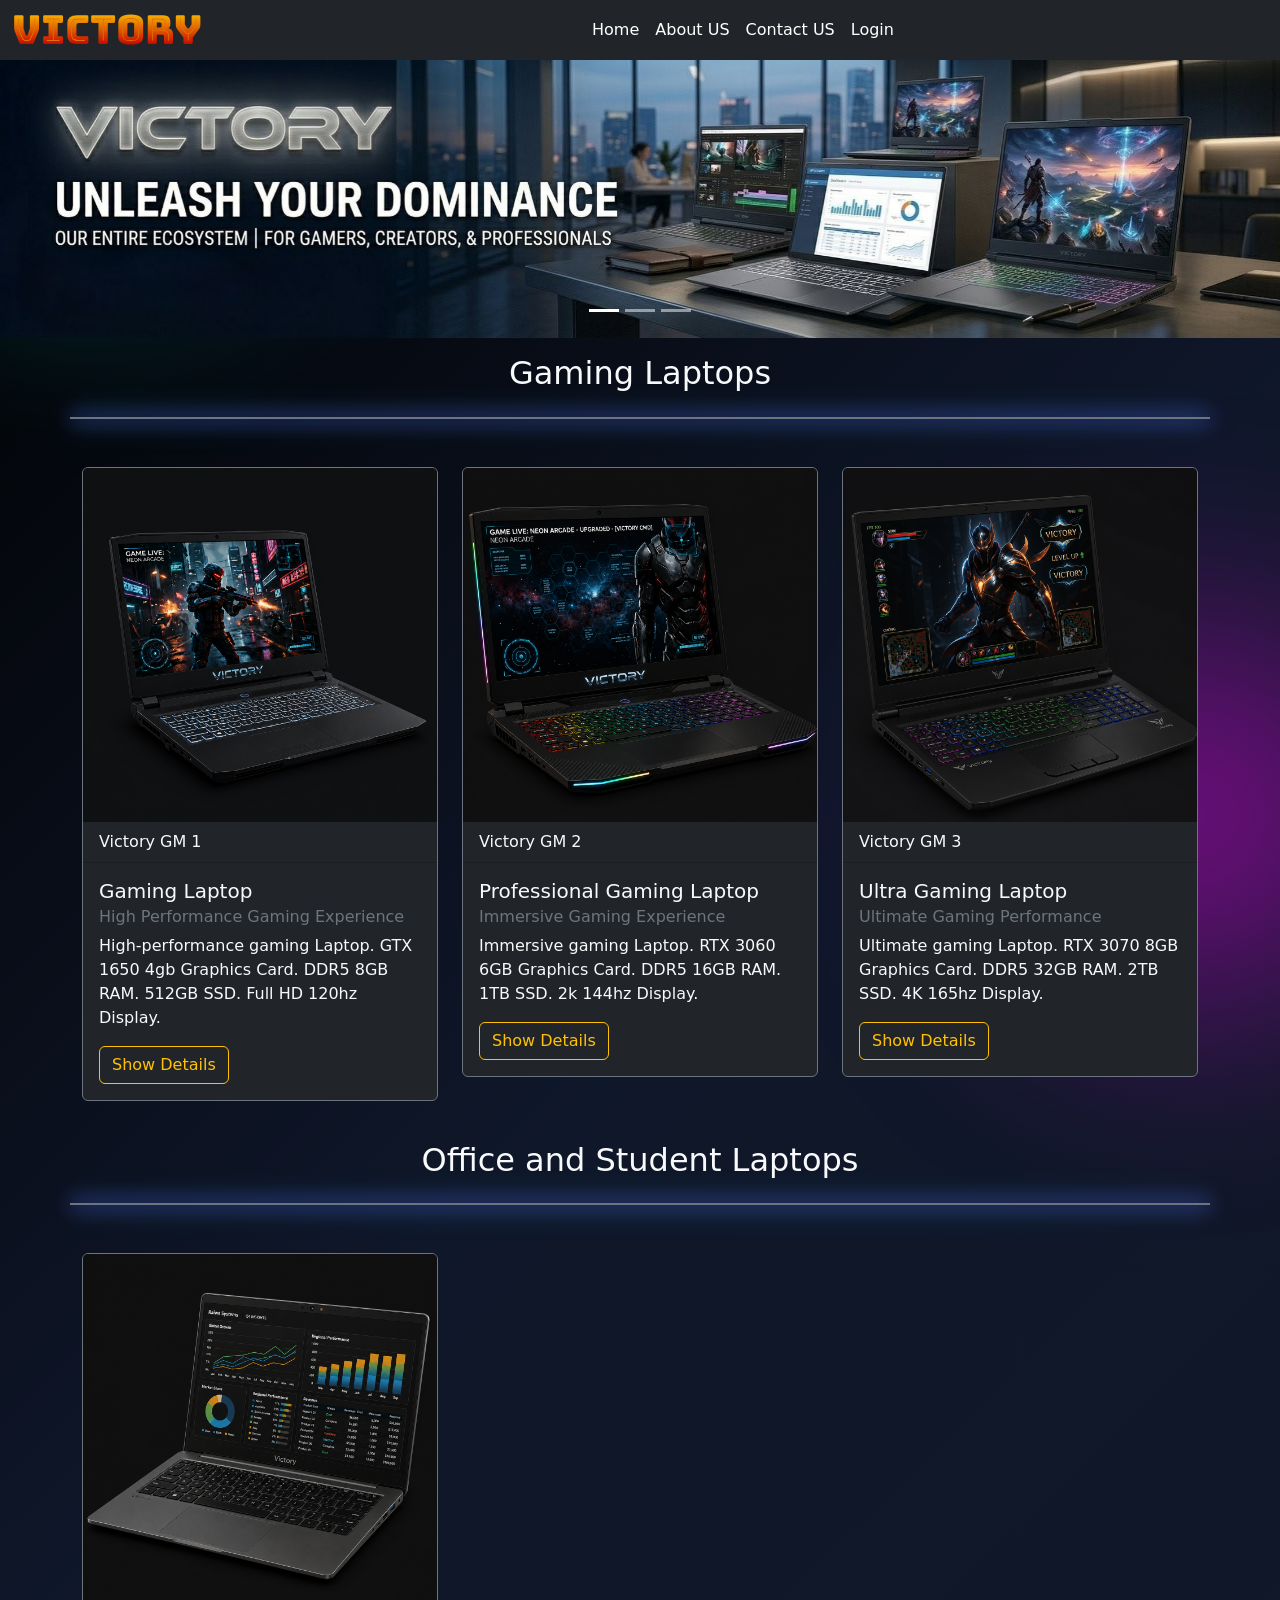
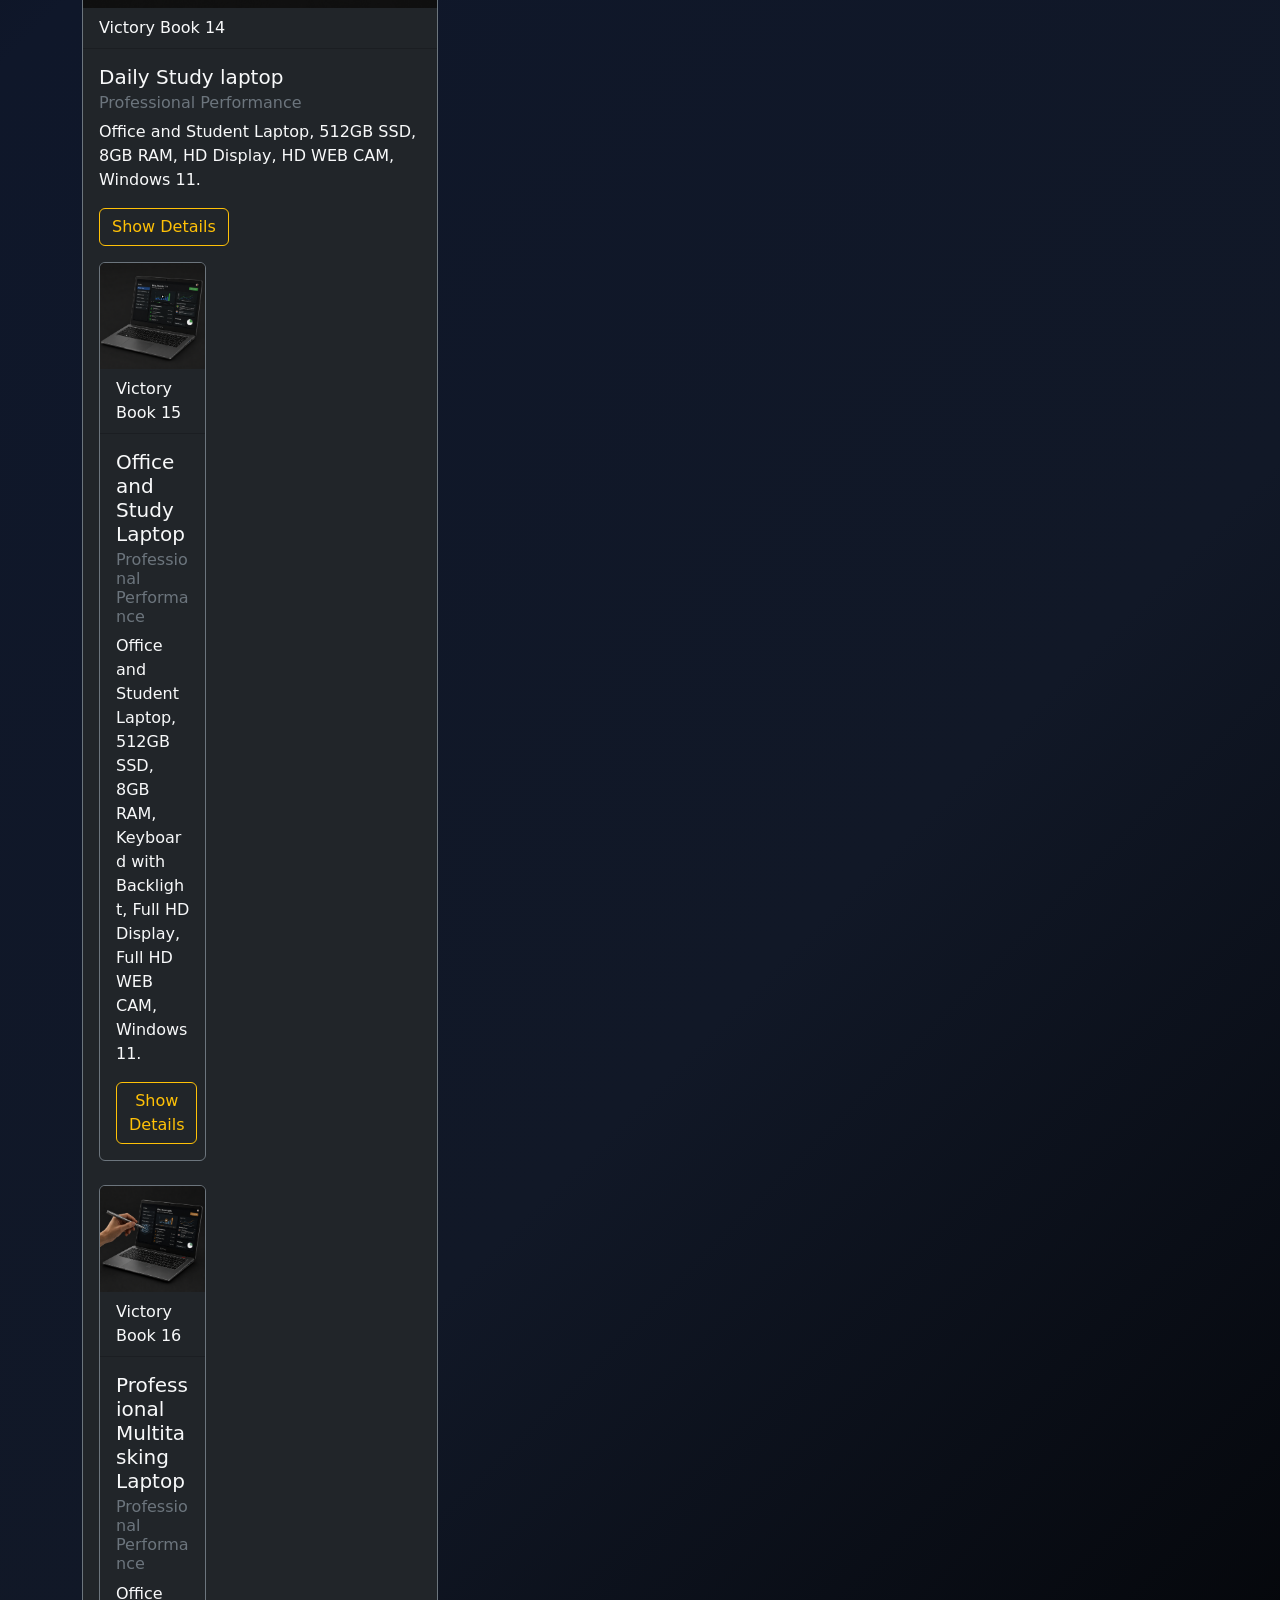
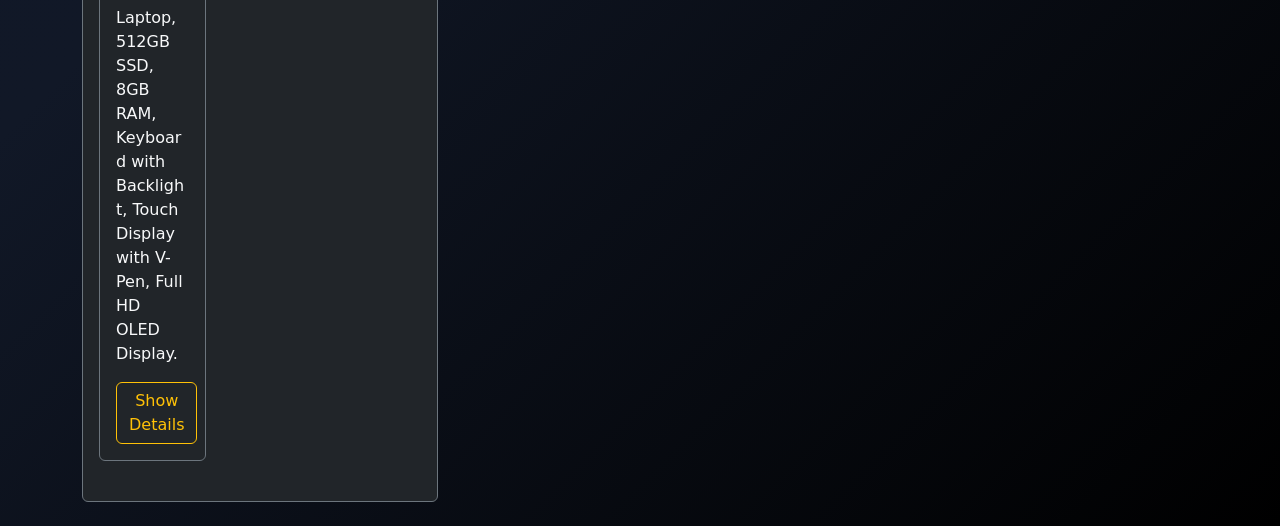
==== index.html @ 83912f1d "Update index.html" ====
<!DOCTYPE html>
<html lang="en">
<head>
    <meta charset="UTF-8">
    <meta name="viewport" content="width=device-width, initial-scale=1.0">
    <title>Victory Laptops</title>
    <link href="https://cdn.jsdelivr.net/npm/bootstrap@5.3.0/dist/css/bootstrap.min.css" rel="stylesheet">
    <script src="https://cdn.jsdelivr.net/npm/bootstrap@5.3.0/dist/js/bootstrap.bundle.min.js"></script>
    <link rel="preconnect" href="https://fonts.googleapis.com">
    <link rel="preconnect" href="https://fonts.gstatic.com" crossorigin>
    <link href="https://fonts.googleapis.com/css2?family=Bungee+Spice&family=Edu+AU+VIC+WA+NT+Guides:wght@400..700&family=Ewert&family=Metamorphous&family=Roboto+Mono:ital,wght@0,100..700;1,100..700&display=swap" rel="stylesheet">
    
    <style>
        .navbar-brand{
            font-size: 2.5rem;
            font-weight: bold;
            font-family: "Bungee Spice", sans-serif;
        }

        .border{
            box-shadow:
                0 0 20px rgb(195, 0, 255),
                0 0 20px rgb(0, 162, 255),
                0 0 30px rgb(0, 255, 242);
        }

        .card {
            transition: all 0.3s ease-in-out;
            border: 1px solid rgba(0, 0, 0, 0.05);
            cursor: pointer;
        }

        .card:hover {
            transform: translateY(-12px);
            box-shadow:
                0 0px 25px rgb(255, 7, 7),
                0 0px 20px rgb(238, 255, 0),
                0 0px 30px rgb(255, 0, 234);
            border: 2px solid #ffc107;
        }

        .card:hover .card-title {
            text-shadow: 0 0 8px rgba(252, 0, 0, 0.986);
        }

        #btn:hover{
            box-shadow: 0 0 15px yellow,
                0 0 10px red,
                0 0 20px rgb(255, 0, 179);
        }

        body{
            background: linear-gradient(
                135deg,
                #000000,
                #0f172a,
                #111827,
                #000000
            );
        }

        /* RGB GLOW */
        body::before{
            content: "";
            position: fixed;
            width: 350px;
            height: 350px;
            background: cyan;
            border-radius: 50%;
            filter: blur(120px);
            top: -120px;
            left: -90px;
            opacity: 0.5;
            animation: glowMove 6s infinite alternate;
        }

        body::after{
            content: "";
            position: fixed;
            width: 350px;
            height: 350px;
            background: #ff00ff;
            border-radius: 50%;
            filter: blur(120px);
            bottom: -90px;
            right: -90px;
            opacity: 0.5;
            animation: glowMove 8s infinite alternate;
            z-index: -1;
        }
    </style>
</head>
<body class="bg-dark text-light">
    <nav class="navbar navbar-expand-lg navbar-dark bg-dark py-0">
        <div class="container-fluid">
            <a class="navbar-brand py-0" href="victory.html">Victory</a>
            
            <button type="button" class="navbar-toggler ms-auto" data-bs-toggle="collapse" data-bs-target="#navbarNav">
                <span class="navbar-toggler-icon"></span>
            </button>
            
            <div class="collapse navbar-collapse" id="navbarNav">
                <ul class="navbar-nav mx-auto">
                    <li class="nav-item">
                        <a href="index.html" class="nav-link active">Home</a>
                    </li>
                    <li class="nav-item">
                        <a href="pages/about.html" class="nav-link active">About US</a>
                    </li>
                    <li class="nav-item">
                        <a href="pages/contact.html" class="nav-link active">Contact US</a>
                    </li>
                    <li class="nav-item">
                        <a href="pages/login.html" class="nav-link active">Login</a>
                    </li>
                </ul>
            </div>
        </div>
    </nav>

    <div id="victory" class="carousel slide" data-bs-ride="carousel">
        <div class="carousel-indicators">
            <button type="button" data-bs-target="#victory" data-bs-slide-to="0" class="active"></button>
            <button type="button" data-bs-target="#victory" data-bs-slide-to="1"></button>
            <button type="button" data-bs-target="#victory" data-bs-slide-to="2"></button>
        </div>
        
        <div class="carousel-inner">
            <div class="carousel-item active" data-bs-interval="3000">
                <img src="assets/whole website.png" alt="Victory Laptops" class="d-block w-100">
            </div>
            <div class="carousel-item" data-bs-interval="3000">
                <img src="assets/gaming.png" class="d-block w-100" alt="Victory Gaming Laptops">
            </div>
            <div class="carousel-item" data-bs-interval="3000">
                <img src="assets/professional.png" class="d-block w-100" alt="Victory Office Laptop">
            </div>
        </div>
    </div>

    <h2 class="container text-center mt-3">Gaming Laptops</h2>
    <div class="container border border-secondary mt-4"></div>
    
    <div class="container mt-5">
        <div class="row">
            <div class="col-lg-4 col-md-6 mb-4">
                <div class="card bg-dark text-light width=10rem border-secondary">
                    <img src="assets/gaming laptop 1.png" alt="Gaming Laptop" class="card-img-top img-fluid" height="200px">
                    <div class="card-header">Victory GM 1</div>
                    <div class="card-body">
                        <h5 class="card-title">Gaming Laptop</h5>
                        <h6 class="card-subtitle mb-2 text-secondary">High Performance Gaming Experience</h6>
                        <p class="card-text">High-performance gaming Laptop. GTX 1650 4gb Graphics Card. DDR5 8GB RAM. 512GB SSD. Full HD 120hz Display.</p>
                        <a id="btn" href="#" class="btn btn-outline-warning">Show Details</a>
                    </div>
                </div>
            </div>

            <div class="col-lg-4 col-md-6 mb-4">
                <div class="card bg-dark text-light width=10rem border-secondary">
                    <img src="assets/gaming laptop 2.png" alt="Gaming Laptop" class="card-img-top img-fluid" height="200px">
                    <div class="card-header">Victory GM 2</div>
                    <div class="card-body">
                        <h5 class="card-title">Professional Gaming Laptop</h5>
                        <h6 class="card-subtitle mb-2 text-secondary">Immersive Gaming Experience</h6>
                        <p class="card-text">Immersive gaming Laptop. RTX 3060 6GB Graphics Card. DDR5 16GB RAM. 1TB SSD. 2k 144hz Display.</p>
                        <a id="btn" href="#" class="btn btn-outline-warning">Show Details</a>
                    </div>
                </div>
            </div>

            <div class="col-lg-4 col-md-6 mb-4">
                <div class="card bg-dark text-light width=10rem border-secondary">
                    <img src="assets/gaming laptop 3.png" alt="Gaming Laptop" class="card-img-top img-fluid" height="200px">
                    <div class="card-header">Victory GM 3</div>
                    <div class="card-body">
                        <h5 class="card-title">Ultra Gaming Laptop</h5>
                        <h6 class="card-subtitle mb-2 text-secondary">Ultimate Gaming Performance</h6>
                        <p class="card-text">Ultimate gaming Laptop. RTX 3070 8GB Graphics Card. DDR5 32GB RAM. 2TB SSD. 4K 165hz Display.</p>
                        <a id="btn" href="#" class="btn btn-outline-warning">Show Details</a>
                    </div>
                </div>
            </div>
        </div>
    </div>

    <h2 class="container text-center mt-3">Office and Student Laptops</h2>
    <div class="container border border-secondary mt-4"></div>
    
    <div class="container mt-5">
        <div class="row">
            <div class="col-lg-4 col-md-6 mb-4">
                <div class="card bg-dark text-light border-secondary">
                    <img src="assets/prof laptop 1.png" alt="Office/Study Laptop" class="card-img-top img-fluid" height="200px">
                    <div class="card-header">Victory Book 14</div>
                    <div class="card-body">
                        <h5 class="card-title">Daily Study laptop</h5>
                        <h6 class="card-subtitle mb-2 text-secondary">Professional Performance</h6>
                        <p class="card-text">Office and Student Laptop, 512GB SSD, 8GB RAM, HD Display, HD WEB CAM, Windows 11.</p>
                        <a id="btn" href="#" class="btn btn-outline-warning">Show Details</a>
            <div class="col-lg-4 col-md-6 mb-4">
                <div class="card bg-dark text-light border-secondary mt-3">
                    <img src="assets/prof laptop 2.png" alt="Office/Study Laptop" class="card-img-top img-fluid" height="200px">
                    <div class="card-header">Victory Book 15</div>
                    <div class="card-body">
                        <h5 class="card-title">Office and Study Laptop</h5>
                        <h6 class="card-subtitle mb-2 text-secondary">Professional Performance</h6>
                        <p class="card-text">Office and Student Laptop, 512GB SSD, 8GB RAM, Keyboard with Backlight, Full HD Display, Full HD WEB CAM, Windows 11.</p>
                        <a id="btn" href="#" class="btn btn-outline-warning">Show Details</a>
                    </div>
                </div>
            </div>

            <div class="col-lg-4 col-md-6 mb-4">
                <div class="card bg-dark text-light width=15rem border-secondary">
                    <img src="assets/prof laptop 3.png" alt="Office/Study Laptop" class="card-img-top img-fluid" height="200px">
                    <div class="card-header">Victory Book 16</div>
                    <div class="card-body">
                        <h5 class="card-title">Professional Multitasking Laptop</h5>
                        <h6 class="card-subtitle mb-2 text-secondary">Professional Performance</h6>
                        <p class="card-text">Office Laptop, 512GB SSD, 8GB RAM, Keyboard with Backlight, Touch Display with V-Pen, Full HD OLED Display.</p>
                        <a id="btn" href="#" class="btn btn-outline-warning">Show Details</a>
                    </div>
                </div>
            </div>
        </div>
    </div>
</body>
</html>
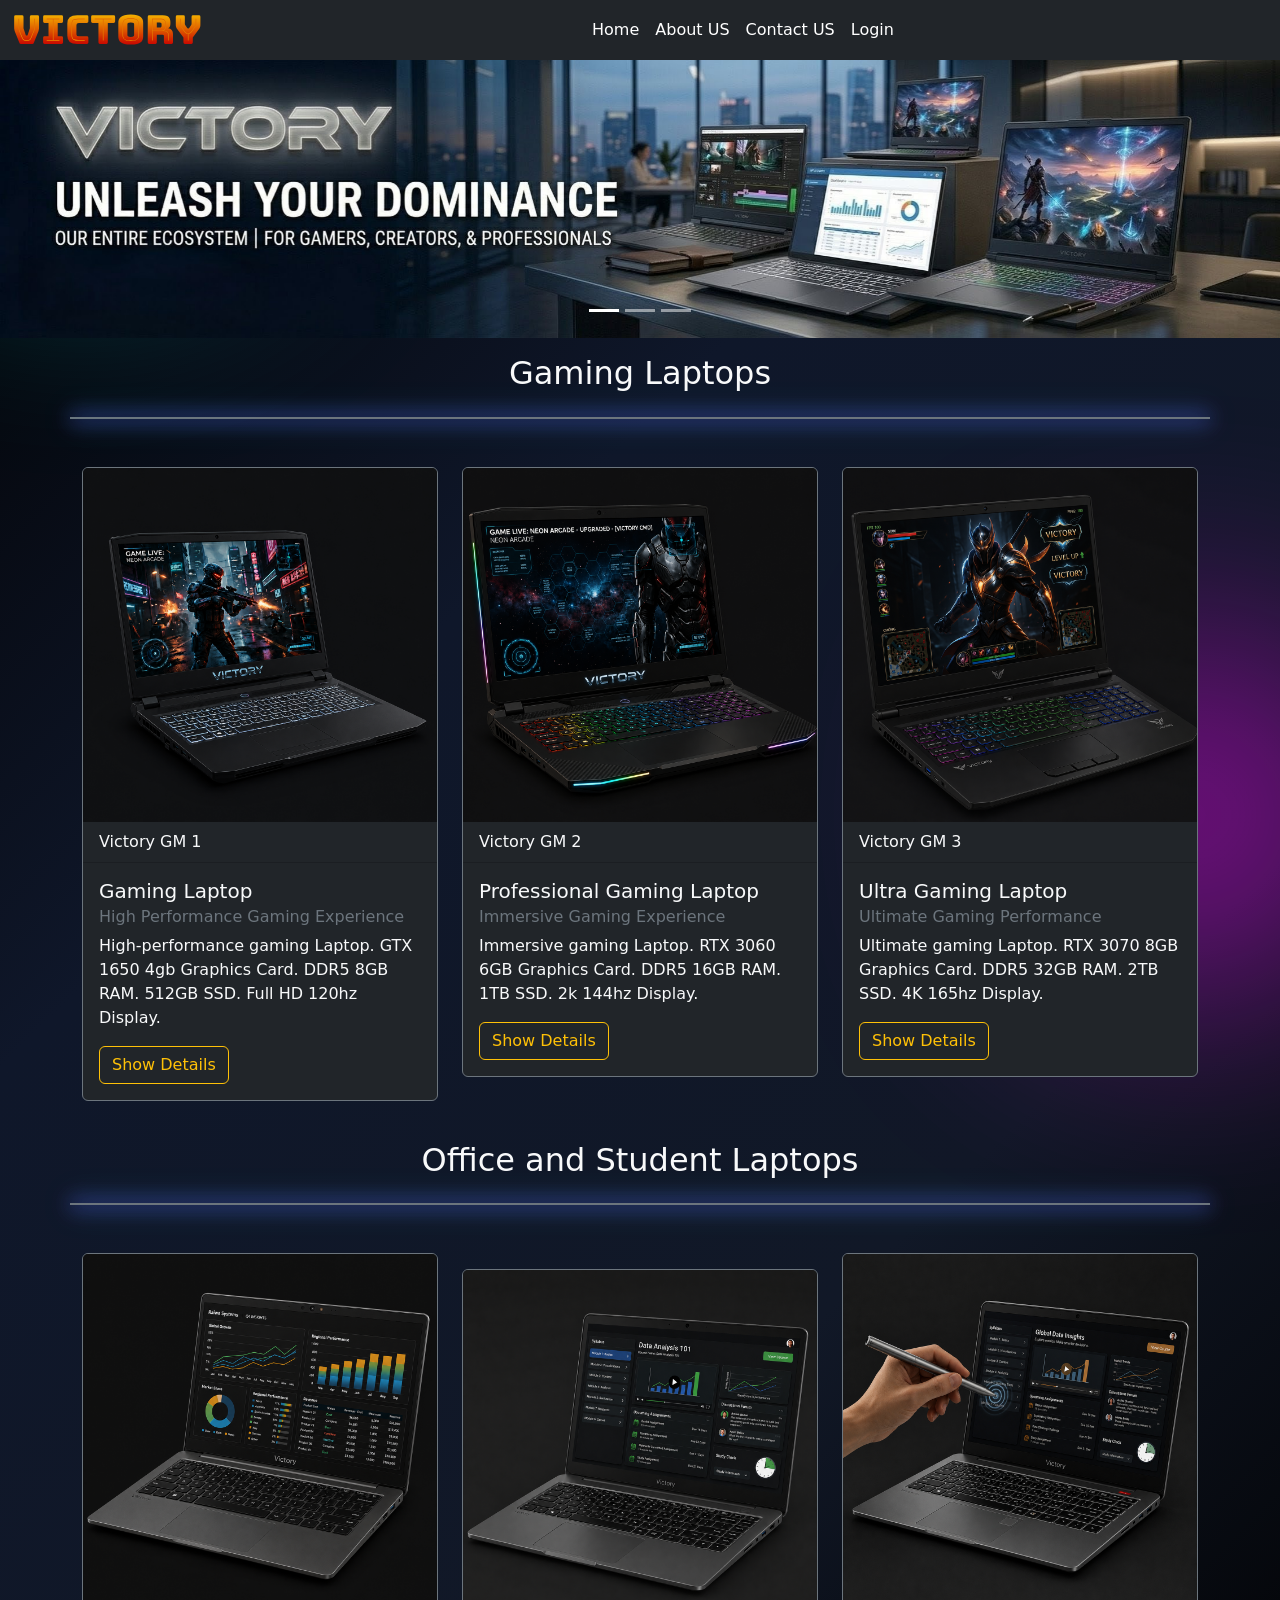
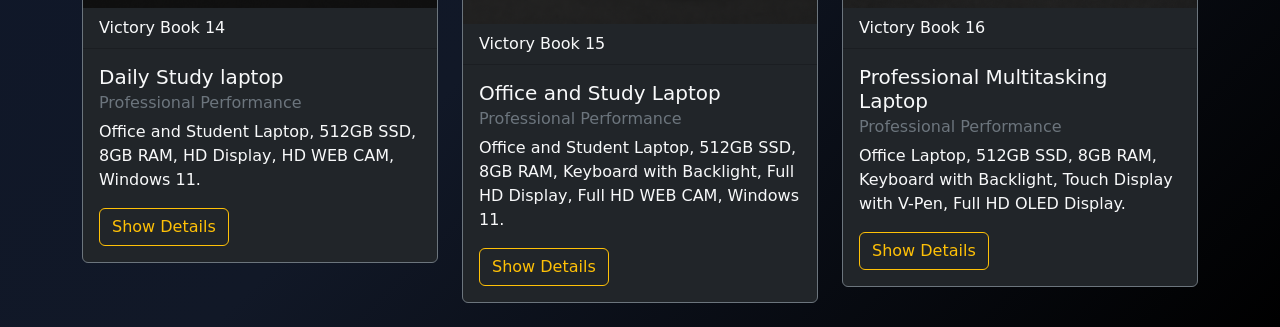
==== commit 586fd0f2: "Update index.html" ====
--- a/index.html
+++ b/index.html
@@ -198,6 +198,9 @@
                         <h6 class="card-subtitle mb-2 text-secondary">Professional Performance</h6>
                         <p class="card-text">Office and Student Laptop, 512GB SSD, 8GB RAM, HD Display, HD WEB CAM, Windows 11.</p>
                         <a id="btn" href="#" class="btn btn-outline-warning">Show Details</a>
+</div>
+</div>
+</div>
             <div class="col-lg-4 col-md-6 mb-4">
                 <div class="card bg-dark text-light border-secondary mt-3">
                     <img src="assets/prof laptop 2.png" alt="Office/Study Laptop" class="card-img-top img-fluid" height="200px">
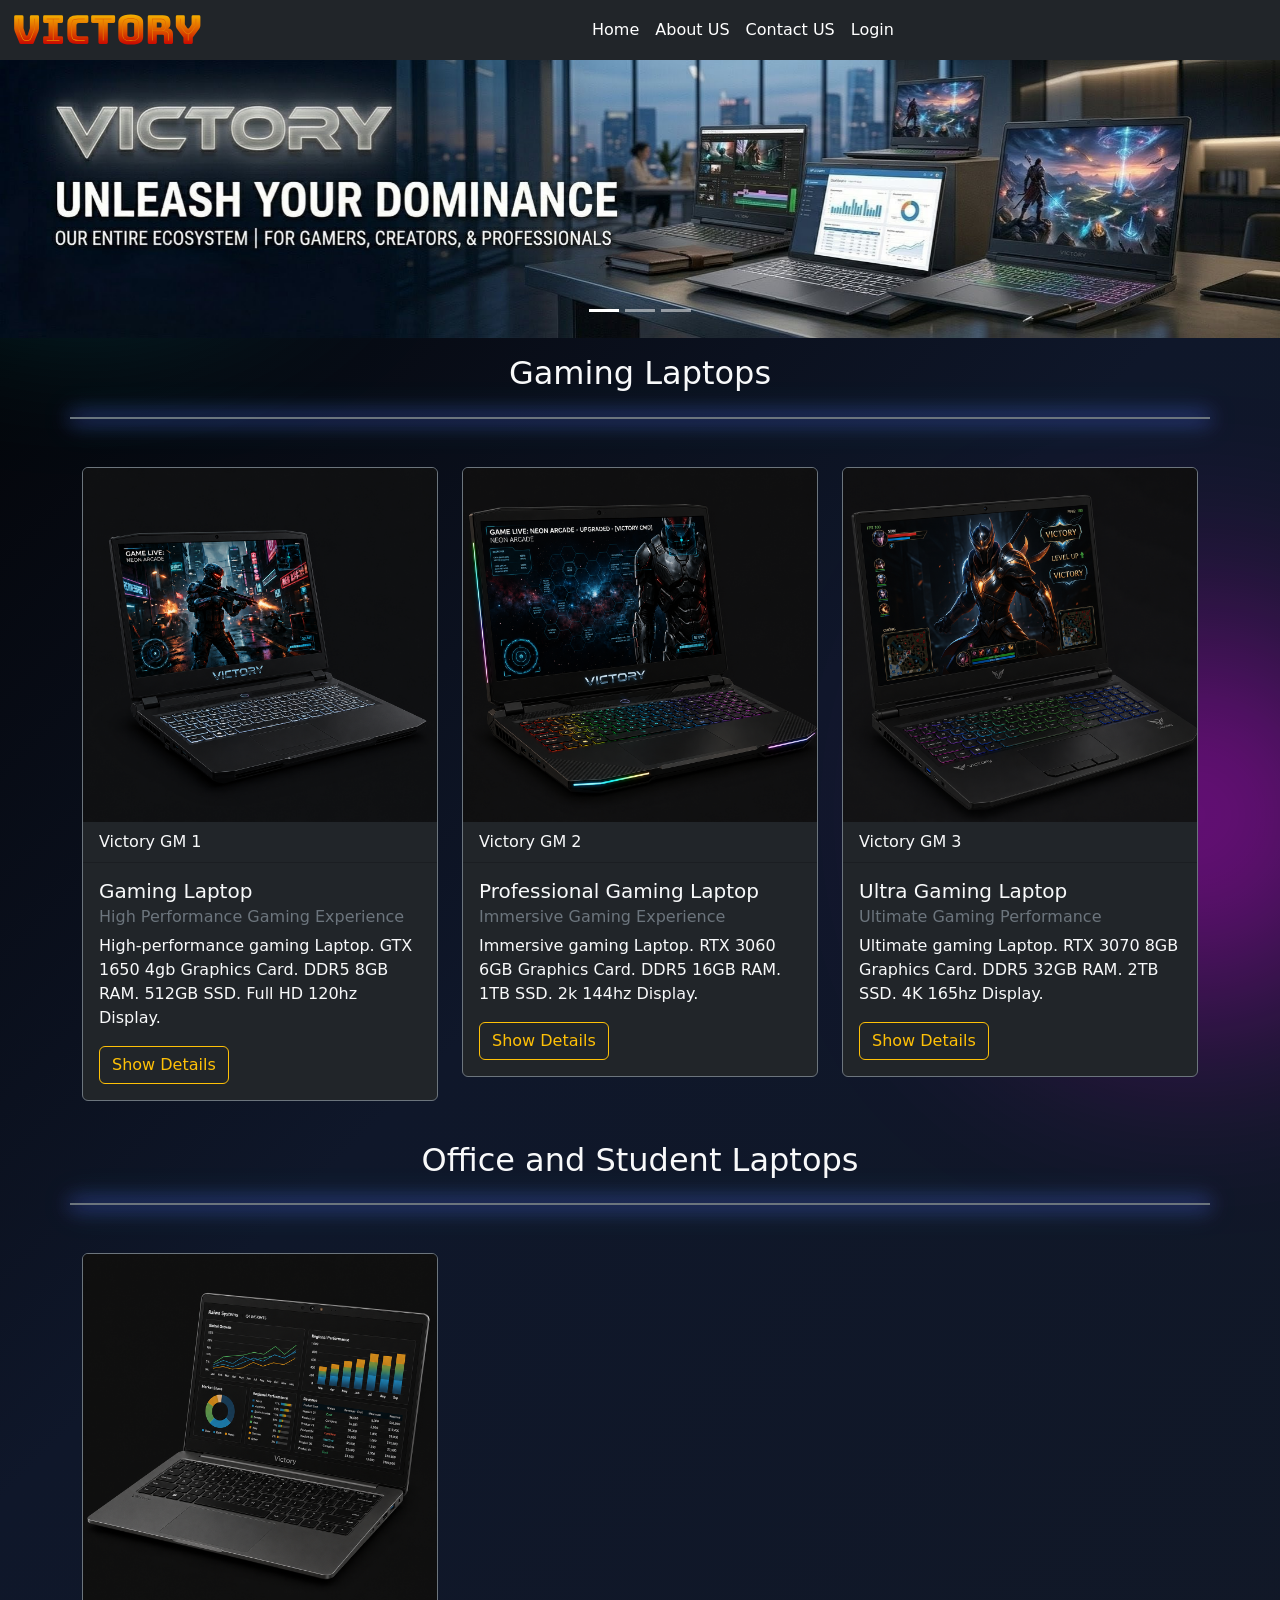
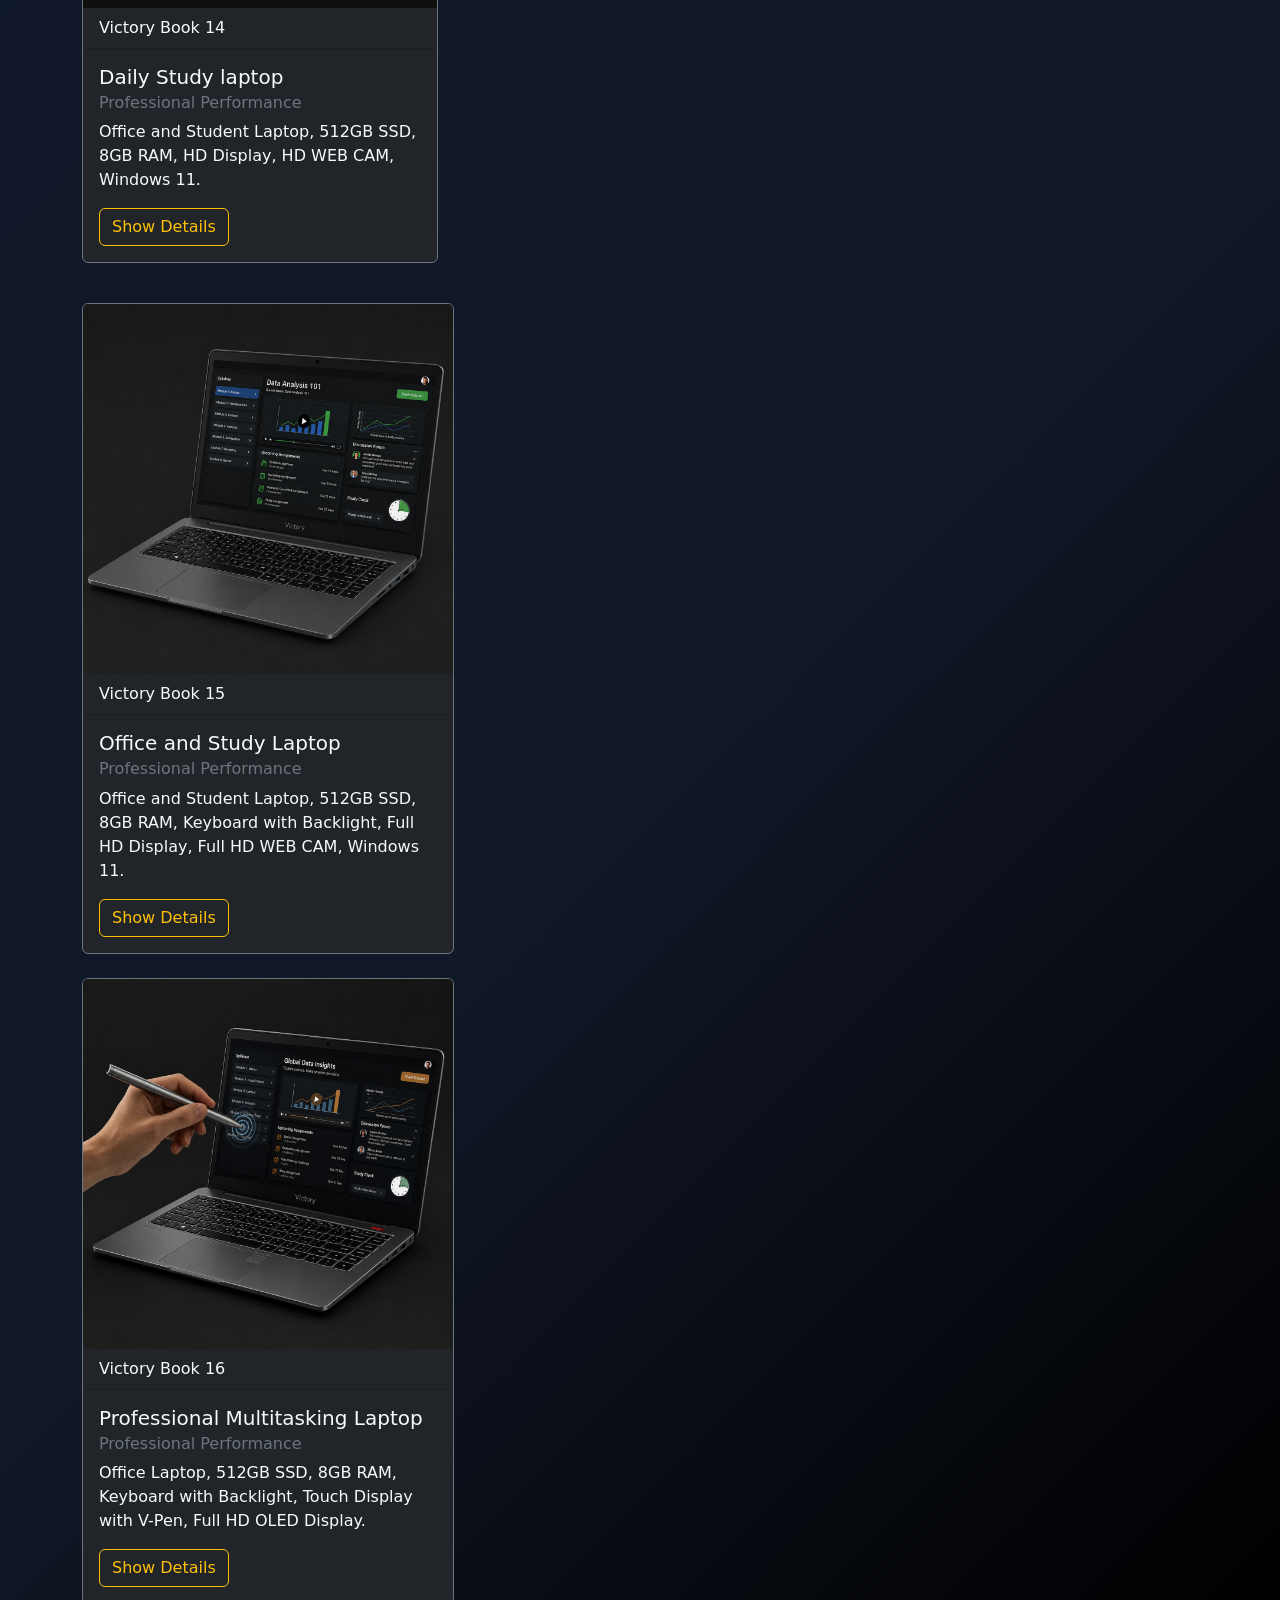
==== commit ecd91038: "Update index.html" ====
--- a/index.html
+++ b/index.html
@@ -1,3 +1,4 @@
+
 <!DOCTYPE html>
 <html lang="en">
 <head>
@@ -201,6 +202,8 @@
 </div>
 </div>
 </div>
+</div>
+
             <div class="col-lg-4 col-md-6 mb-4">
                 <div class="card bg-dark text-light border-secondary mt-3">
                     <img src="assets/prof laptop 2.png" alt="Office/Study Laptop" class="card-img-top img-fluid" height="200px">
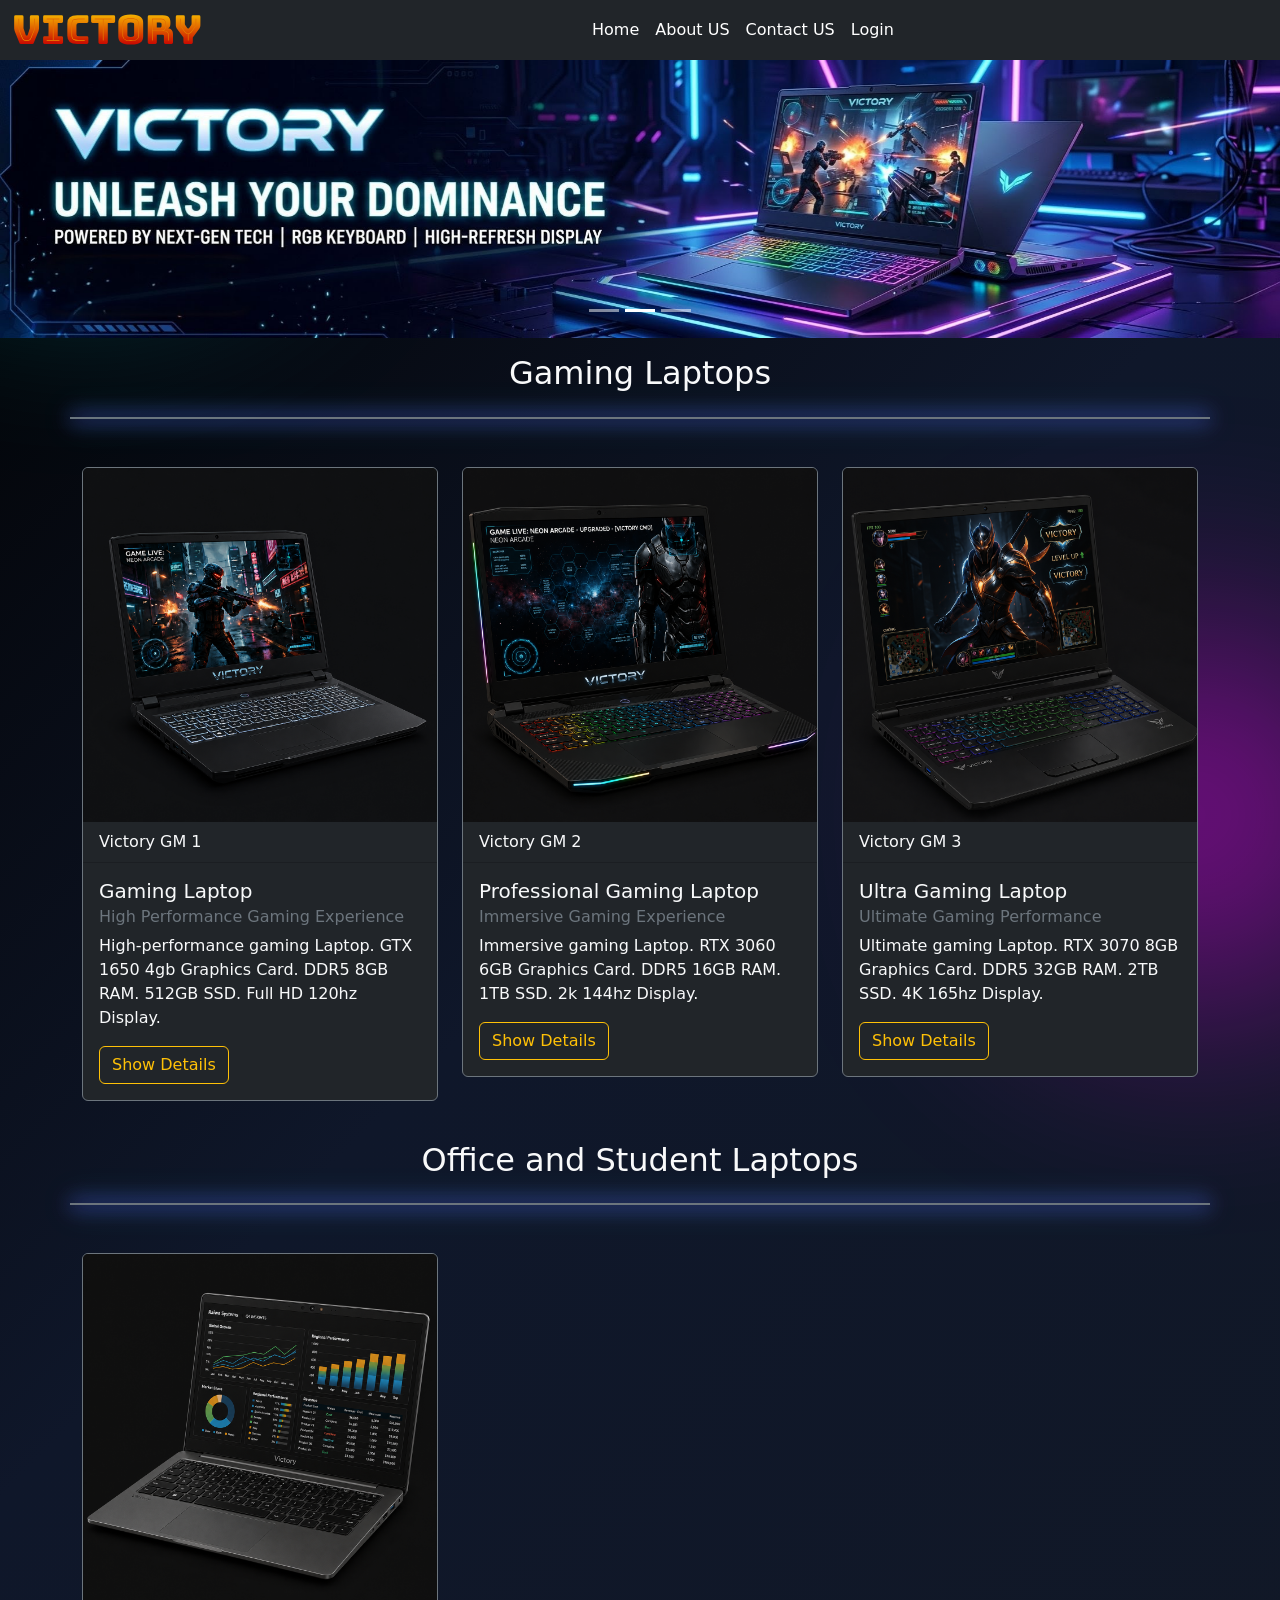
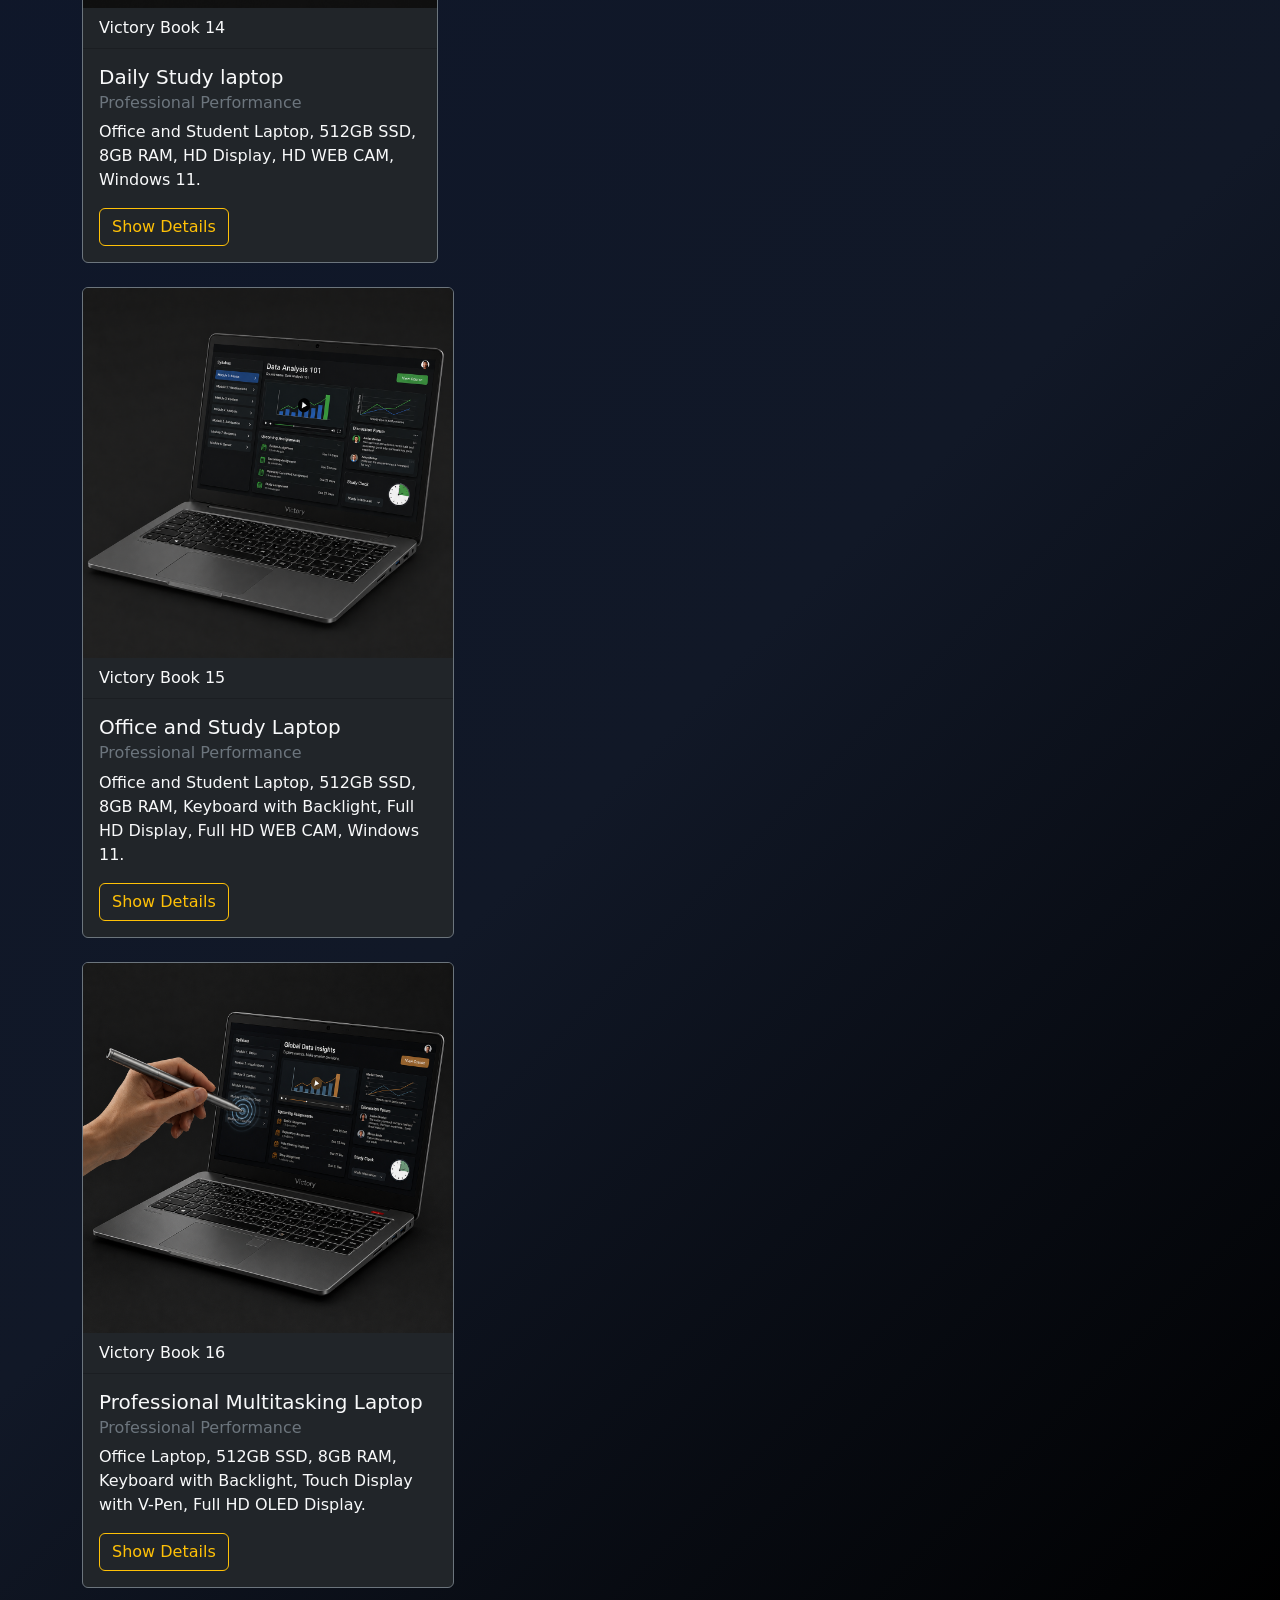
==== commit 06416c50: "Update index.html" ====
--- a/index.html
+++ b/index.html
@@ -205,7 +205,7 @@
 </div>
 
             <div class="col-lg-4 col-md-6 mb-4">
-                <div class="card bg-dark text-light border-secondary mt-3">
+                <div class="card bg-dark text-light border-secondary">
                     <img src="assets/prof laptop 2.png" alt="Office/Study Laptop" class="card-img-top img-fluid" height="200px">
                     <div class="card-header">Victory Book 15</div>
                     <div class="card-body">
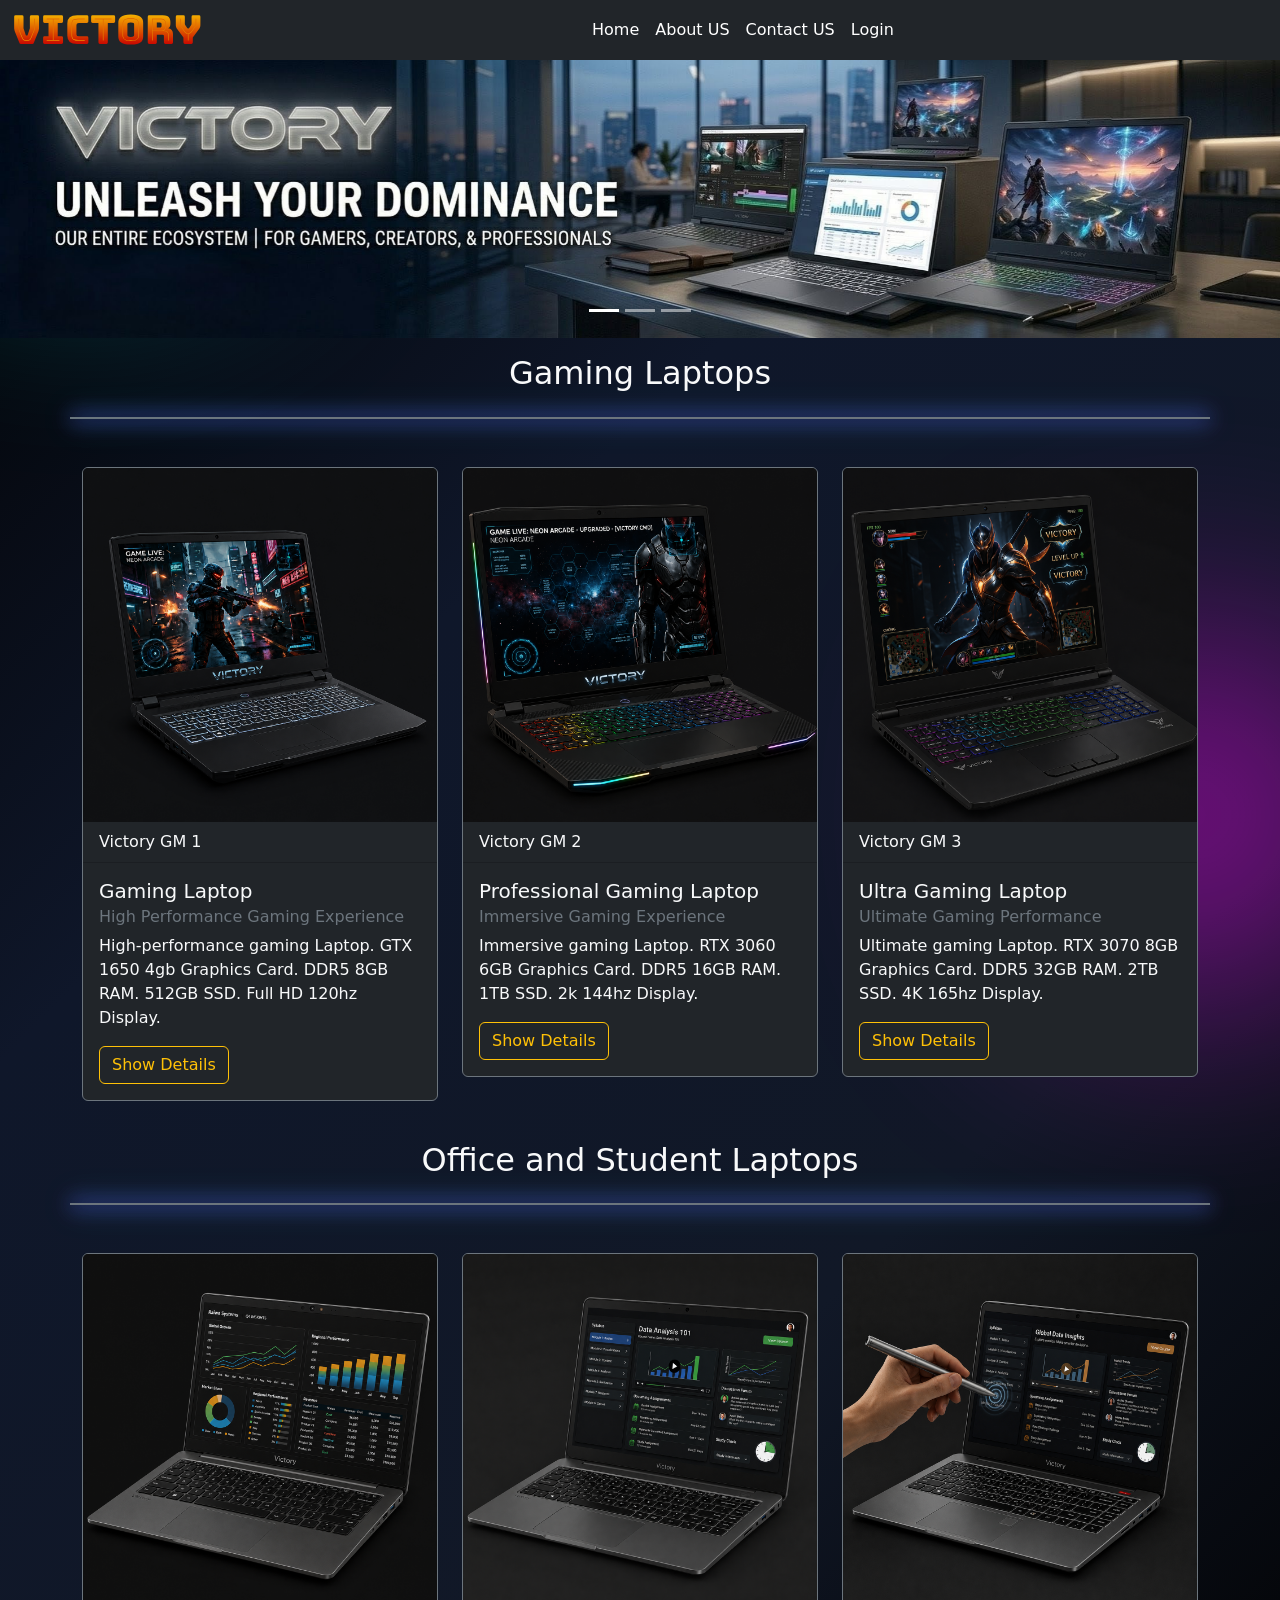
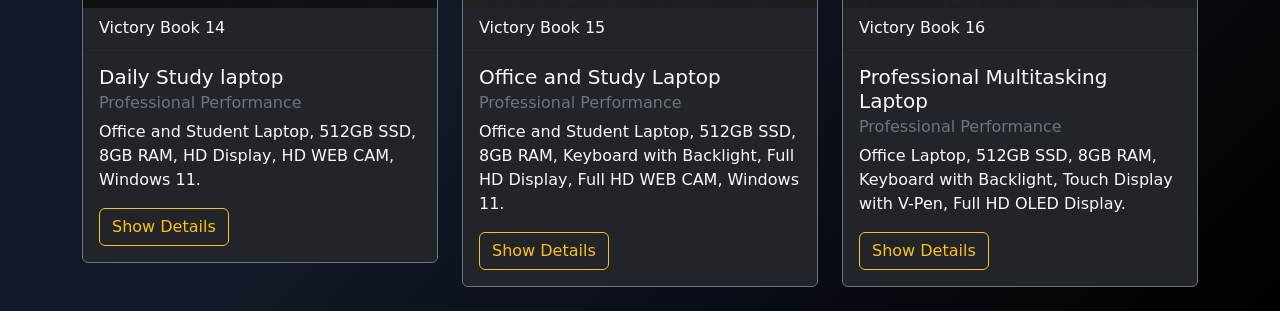
==== commit 9474663a: "Fix HTML structure by closing div tags" ====
--- a/index.html
+++ b/index.html
@@ -199,10 +199,9 @@
                         <h6 class="card-subtitle mb-2 text-secondary">Professional Performance</h6>
                         <p class="card-text">Office and Student Laptop, 512GB SSD, 8GB RAM, HD Display, HD WEB CAM, Windows 11.</p>
                         <a id="btn" href="#" class="btn btn-outline-warning">Show Details</a>
-</div>
-</div>
-</div>
-</div>
+                    </div>
+                </div>
+            </div>
 
             <div class="col-lg-4 col-md-6 mb-4">
                 <div class="card bg-dark text-light border-secondary">
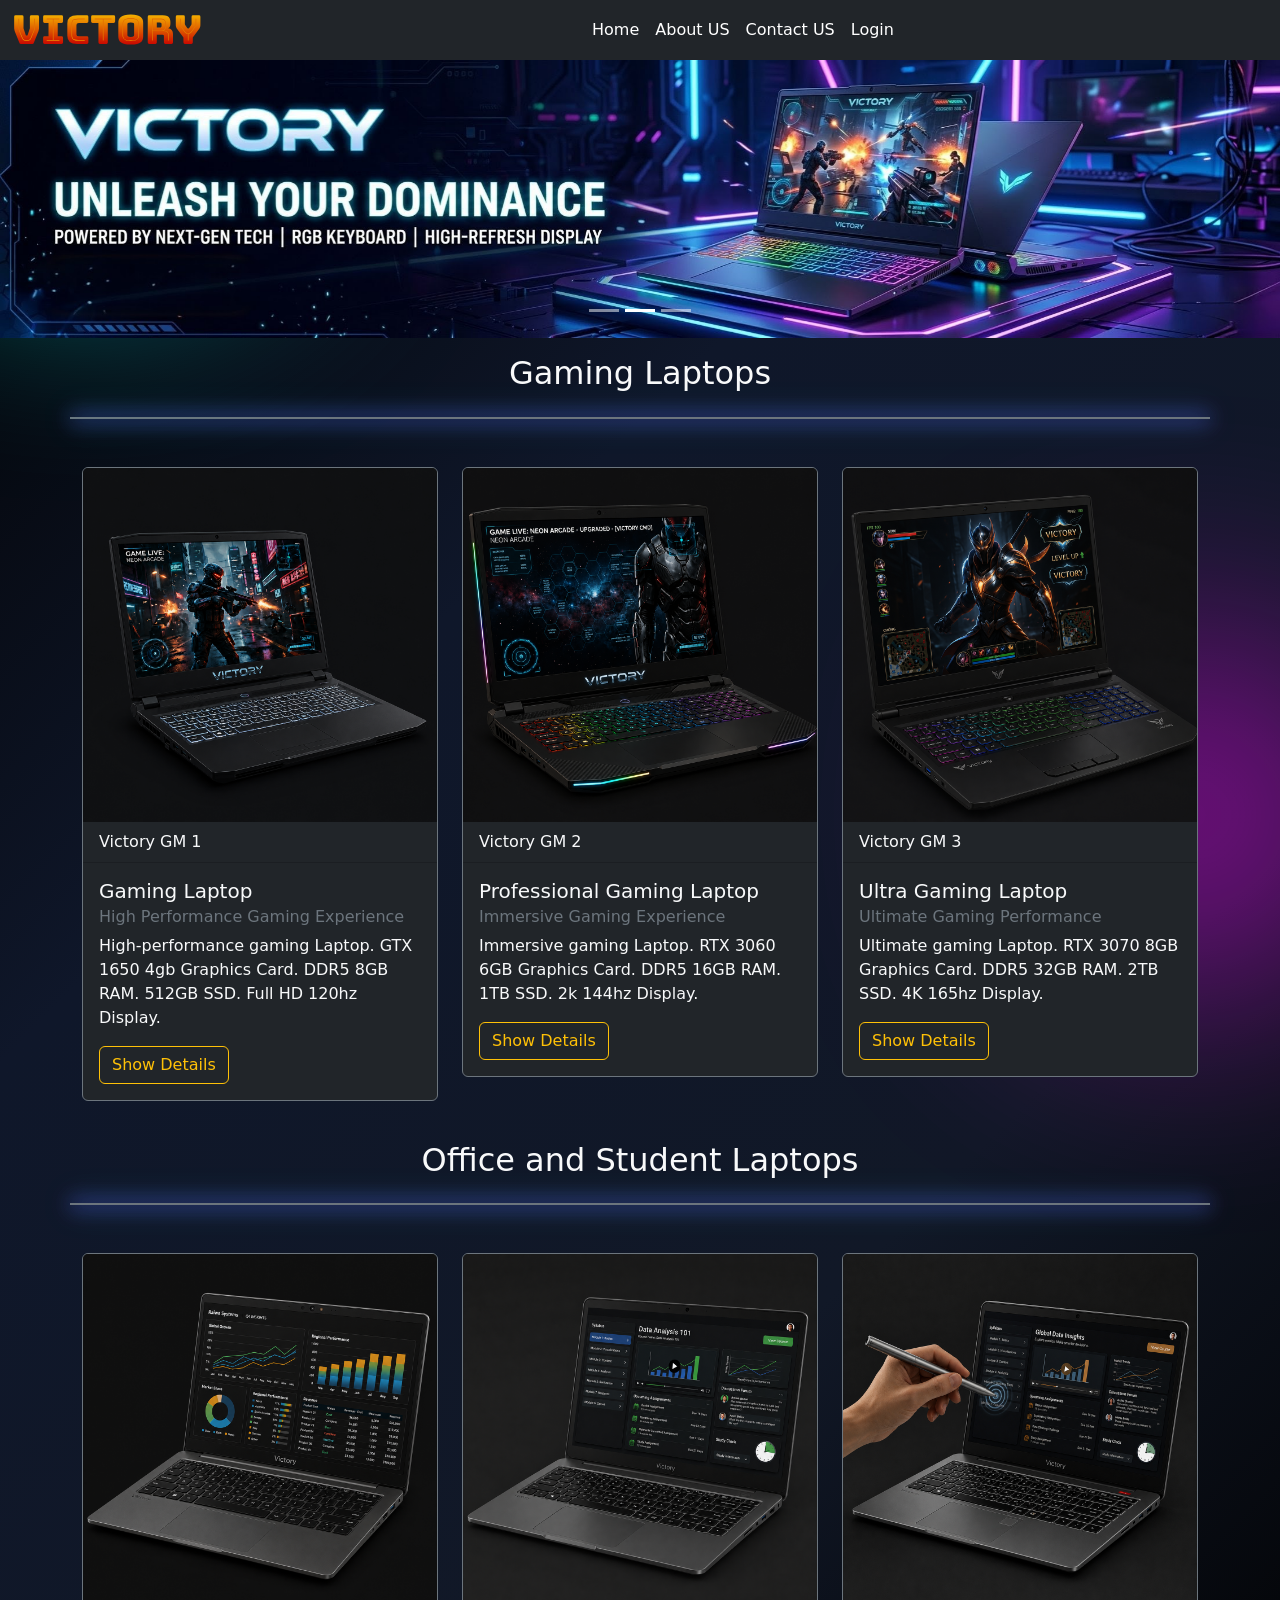
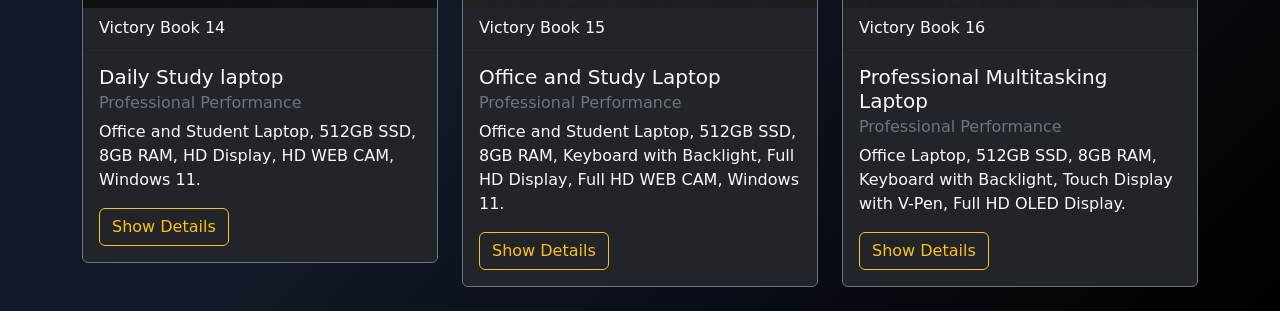
==== commit bebc5dfc: "Remove opacity setting from body::after style" ====
--- a/index.html
+++ b/index.html
@@ -71,7 +71,7 @@
             filter: blur(120px);
             top: -120px;
             left: -90px;
-            opacity: 0.5;
+            
             animation: glowMove 6s infinite alternate;
         }
 
@@ -145,7 +145,7 @@
     <div class="container mt-5">
         <div class="row">
             <div class="col-lg-4 col-md-6 mb-4">
-                <div class="card bg-dark text-light width=10rem border-secondary">
+                <div class="card bg-dark text-light border-secondary">
                     <img src="assets/gaming laptop 1.png" alt="Gaming Laptop" class="card-img-top img-fluid" height="200px">
                     <div class="card-header">Victory GM 1</div>
                     <div class="card-body">
@@ -158,7 +158,7 @@
             </div>
 
             <div class="col-lg-4 col-md-6 mb-4">
-                <div class="card bg-dark text-light width=10rem border-secondary">
+                <div class="card bg-dark text-light border-secondary">
                     <img src="assets/gaming laptop 2.png" alt="Gaming Laptop" class="card-img-top img-fluid" height="200px">
                     <div class="card-header">Victory GM 2</div>
                     <div class="card-body">
@@ -171,7 +171,7 @@
             </div>
 
             <div class="col-lg-4 col-md-6 mb-4">
-                <div class="card bg-dark text-light width=10rem border-secondary">
+                <div class="card bg-dark text-light border-secondary">
                     <img src="assets/gaming laptop 3.png" alt="Gaming Laptop" class="card-img-top img-fluid" height="200px">
                     <div class="card-header">Victory GM 3</div>
                     <div class="card-body">
@@ -202,7 +202,6 @@
                     </div>
                 </div>
             </div>
-
             <div class="col-lg-4 col-md-6 mb-4">
                 <div class="card bg-dark text-light border-secondary">
                     <img src="assets/prof laptop 2.png" alt="Office/Study Laptop" class="card-img-top img-fluid" height="200px">
@@ -217,7 +216,7 @@
             </div>
 
             <div class="col-lg-4 col-md-6 mb-4">
-                <div class="card bg-dark text-light width=15rem border-secondary">
+                <div class="card bg-dark text-light border-secondary">
                     <img src="assets/prof laptop 3.png" alt="Office/Study Laptop" class="card-img-top img-fluid" height="200px">
                     <div class="card-header">Victory Book 16</div>
                     <div class="card-body">
